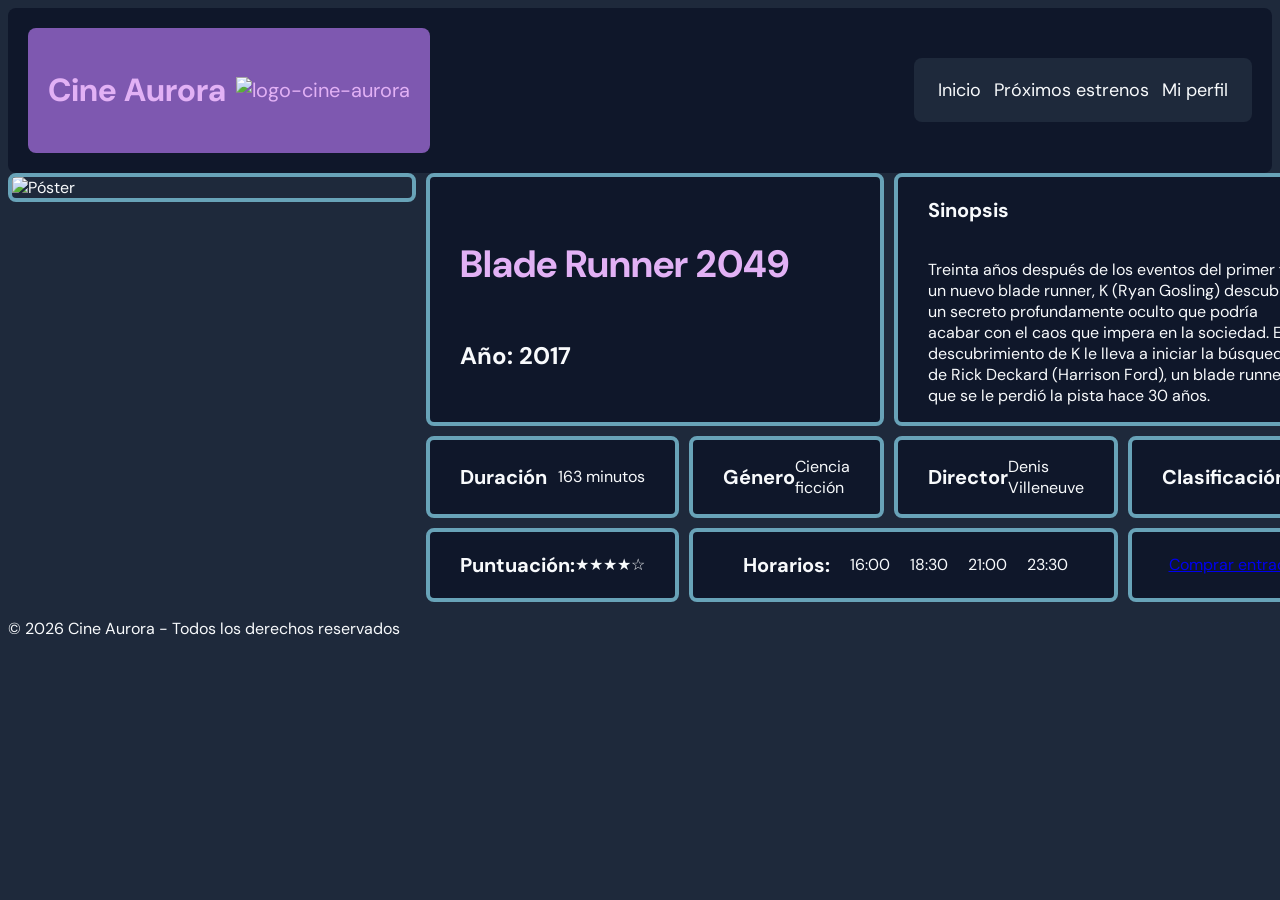
==== pages/detalle.html @ 91987236 "Cambios en las classes de div, div innecesario eliminado y se reemplazó el placeholder por la pelícu" ====
<!doctype html>
<html lang="es">
  <head>
    <meta charset="UTF-8" />
    <meta name="viewport" content="width=device-width, initial-scale=1.0" />
    <title>Cine Aurora 📽️</title>
    <meta name="description" content="Cine Aurora - Detalle de la película." />
    <link rel="icon" href="../assets/favicon/logo-cine.png" />
    <link rel="stylesheet" href="../css/style.css" />
    <link rel="stylesheet" href="../css/detalles.css" />
  </head>
  <body>
    <header>
      <div class="Logo">
        <h1>Cine Aurora</h1>
        <img src="../assets/favicon/logo-cine.png" alt="logo-cine-aurora" />
      </div>
      <div class="Menu">
        <nav>
          <a href="../index.html">Inicio</a>
          <a href="../pages/estrenos.html">Próximos estrenos</a>
          <a href="../pages/login.html">Mi perfil</a>
        </nav>
      </div>
    </header>

    <main>
      <section>
        <div class="contenedor">
          <div class="poster" style="grid-area: caja1">
            <img src="../assets/img/poster-BladeRunner.jpg" alt="Póster" />
          </div>
            <div class="tituloPelicula" style="grid-area: caja2">
              <h1>Blade Runner 2049</h1>
              <h2>Año: 2017</h2>
            </div>
            <div
              class="sinopsisPelicula"
              style="grid-area: caja3"
            >
              <h3>Sinopsis</h3>
              <p>
                Treinta años después de los eventos del primer film, un nuevo blade runner, K (Ryan Gosling) descubre un secreto profundamente oculto que podría acabar con el caos que impera en la sociedad. El descubrimiento de K le lleva a iniciar la búsqueda de Rick Deckard (Harrison Ford), un blade runner al que se le perdió la pista hace 30 años.
              </p>
            </div>
            <div
              class="duracionPelicula"
              style="grid-area: caja4"
            >
              <h3>Duración</h3>
              <p>163 minutos</p>
            </div>

            <div class="generoPelicula" style="grid-area: caja5">
              <h3>Género</h3>
              <p>Ciencia ficción</p>
            </div>

            <div
              class="directorPelicula"
              style="grid-area: caja6"
            >
              <h3>Director</h3>
              <p>Denis Villeneuve</p>
            </div>

            <div
              class="clasificacionPelicula"
              style="grid-area: caja7"
            >
              <h3>Clasificación</h3>
              <p>+13</p>
            </div>
            <div
              class="horariosPelicula"
              style="grid-area: caja8"
            >
              <h3>Horarios:</h3>
              <p>16:00</p>
              <p>18:30</p>
              <p>21:00</p>
              <p>23:30</p>
            </div>
            <div
              class="puntuacionPelicula"
              style="grid-area: caja9"
            >
              <h3>Puntuación:</h3>
              <p>★★★★☆</p>
            </div>
            <div class="comprarEntradas" style="grid-area: caja10;">
            <a
              href="#"
              onclick="
                alert(
                  'Lo sentimos, en este momento no funciona nuestro sistema',
                )
              "
              >Comprar entradas</a
            >
        </div>
      </section>
    </main>

    <footer>
      <p>&copy; 2026 Cine Aurora - Todos los derechos reservados</p>
    </footer>
  </body>
</html>
---- css/style.css ----
@import url(./components/poster.css); /* solo tiene modificado las dimensiones de las img */
@import url("https://fonts.googleapis.com/css2?family=DM+Sans:ital,opsz,wght@0,9..40,100..1000;1,9..40,100..1000&display=swap");

/* Paletas de colores que pueden usar: */

/* Paleta 1: */
/*:root {
  --color-fondo: #0f172a;
  --color-superficie: #1e293b;
  --color-primario: #e11d48;
  --color-secundario: #f59e0b;
  --color-texto: #f8fafc;
  --color-texto-suave: #94a3b8;
}*/

/* Paleta 2: */
/*:root {
  --color-fondo: #fff8e7;
  --color-superficie: #ffe8a3;
  --color-primario: #e63946;
  --color-secundario: #ffb703;
  --color-texto: #1d3557;
  --color-texto-suave: #457b9d;
}*/

/* Paleta 3: */
/*:root {
  --color-fondo: #141414;
  --color-superficie: #1f1f1f;
  --color-primario: #e50914;
  --color-secundario: #00b4d8;
  --color-texto: #ffffff;
  --color-texto-suave: #b3b3b3;
}*/

/* Paleta personalizada: */
/*:root {
  --color-fondo: #0f172a;
  --color-superficie: #1e293b;
  --color-primario: #7e58b0;
  -- color-secundario: #68a3b8;
  -- color-texto: #f8fafc;
  -- color-texto-suave: #e2b1f5
*/
body {
  background-color: #1e293b;
  color: #f8fafc;
  font-family: "DM Sans", sans-serif;
}

h1 {
  font-size: 38px;
  color: #e2b1f5;
  font-weight: bold;
}

h2 {
  font-size: 24px;
  color: #f8fafc;
  font-weight: bold;
}

h3 {
  font-size: 20px;
  color: #f8fafc;
  font-weight: bold;
}

header {
  width: auto;
  background-color: #0f172a;
  padding: 20px;
  display: flex;
  justify-content: space-between;
  align-items: center;
  margin: auto;
  border-radius: 8px;
}

header .Logo {
  font-size: 20px;
  color: #e2b1f5;
  background-color: #7e58b0;
  border-radius: 8px;
  padding: 20px;
  display: flex;
  align-items: center;
  gap: 10px;
}

header .Logo h1 {
  font-size: 32px;
}

header .Menu {
  background-color: #1e293b;
  font-size: 18px;
  padding: 20px;
  gap: 30px;
  border-radius: 8px;
}

header .Menu a {
  color: #f8fafc;
  text-decoration: none;
  padding: 4px;
}
---- css/detalles.css ----
.contenedor {
  display: grid;
  grid-template-columns: 1fr 1fr 1fr 1fr 1fr;
  grid-template-areas:
    "caja1 caja2 caja2 caja3 caja3"
    "caja1 caja4 caja5 caja6 caja7"
    "caja1 caja9 caja8 caja8 caja10";

  gap: 10px;
}

.poster img {
  display: flex;
  width: 400px;
  height: auto;
  border: 4px solid #68a3b8;
  border-radius: 8px;
  align-items: center;
}

.tituloPelicula {
  display: flex;
  justify-content: center;
  flex-direction: column;
  align-items: left;
  padding-left: 30px;
  padding-right: 30px;
  border: 4px solid #68a3b8;
  border-radius: 8px;
  background-color: #0f172a;
}

.sinopsisPelicula {
  display: flex;
  justify-content: center;
  flex-direction: column;
  align-items: left;
  padding-left: 30px;
  padding-right: 30px;
  border: 4px solid #68a3b8;
  border-radius: 8px;
  background-color: #0f172a;
}

.duracionPelicula {
  display: flex;
  justify-content: space-between;
  padding-left: 30px;
  padding-right: 30px;
  align-items: center;
  border: 4px solid #68a3b8;
  border-radius: 8px;
  background-color: #0f172a;
}

.generoPelicula {
  display: flex;
  justify-content: space-between;
  align-items: center;
  padding-left: 30px;
  padding-right: 30px;
  border: 4px solid #68a3b8;
  border-radius: 8px;
  background-color: #0f172a;
}

.directorPelicula {
  display: flex;
  justify-content: space-between;
  align-items: center;
  padding-left: 30px;
  padding-right: 30px;
  border: 4px solid #68a3b8;
  border-radius: 8px;
  background-color: #0f172a;
}

.clasificacionPelicula {
  display: flex;
  justify-content: space-between;
  align-items: center;
  padding-left: 30px;
  padding-right: 30px;
  border: 4px solid #68a3b8;
  border-radius: 8px;
  background-color: #0f172a;
}

.horariosPelicula {
  display: flex;
  align-items: center;
  gap: 20px;
  padding-left: 50px;
  border: 4px solid #68a3b8;
  border-radius: 8px;
  background-color: #0f172a;
}

.puntuacionPelicula {
  display: flex;
  justify-content: space-between;
  align-items: center;
  padding-left: 30px;
  padding-right: 30px;
  border: 4px solid #68a3b8;
  border-radius: 8px;
  background-color: #0f172a;
}

.comprarEntradas {
  display: flex;
  justify-content: center;
  align-items: center;
  padding-left: 30px;
  padding-right: 30px;
  border: 4px solid #68a3b8;
  border-radius: 8px;
  background-color: #0f172a;
}
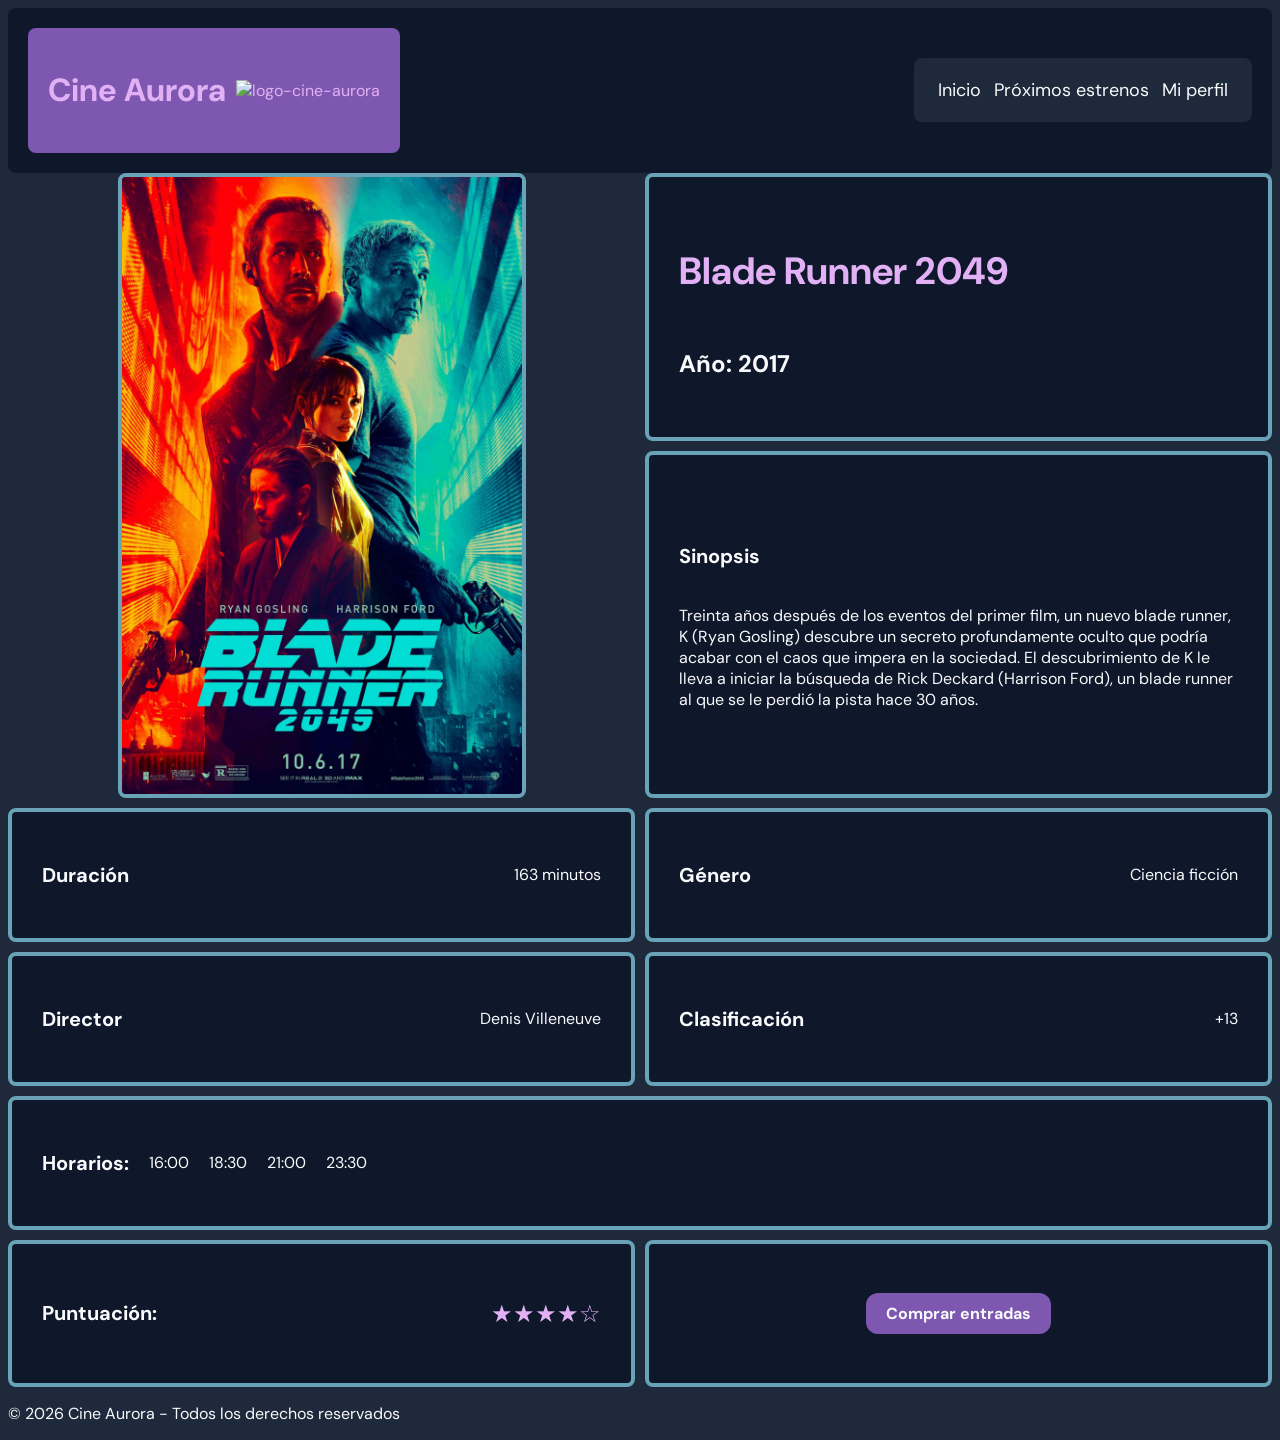
==== commit 576da22f: "Añadido link a button.css y clase boton puesta al link de comprar boletos" ====
--- a/pages/detalle.html
+++ b/pages/detalle.html
@@ -8,6 +8,7 @@
     <link rel="icon" href="../assets/favicon/logo-cine.png" />
     <link rel="stylesheet" href="../css/style.css" />
     <link rel="stylesheet" href="../css/detalles.css" />
+    <link rel="stylesheet" href="../css/components/button.css" />
   </head>
   <body>
     <header>
@@ -96,7 +97,7 @@
                   'Lo sentimos, en este momento no funciona nuestro sistema',
                 )
               "
-              >Comprar entradas</a
+              class="boton">Comprar entradas</a
             >
         </div>
       </section>
--- a/css/style.css
+++ b/css/style.css
@@ -73,12 +73,10 @@
   display: flex;
   justify-content: space-between;
   align-items: center;
-  margin: auto;
   border-radius: 8px;
 }
 
 header .Logo {
-  font-size: 20px;
   color: #e2b1f5;
   background-color: #7e58b0;
   border-radius: 8px;
@@ -105,3 +103,47 @@
   text-decoration: none;
   padding: 4px;
 }
+
+@media (min-width: 375px) and (max-width: 723px) {
+  header {
+    display: flex;
+    flex-direction: column;
+    align-items: center;
+    width: auto;
+    background-color: #0f172a;
+    padding: 20px;
+    margin-bottom: 10px;
+    gap: 20px;
+    border-radius: 8px;
+  }
+
+  header .Logo {
+    display: flex;
+    color: #e2b1f5;
+    background-color: #7e58b0;
+    border-radius: 8px;
+    padding: 20px;
+    display: flex;
+    align-items: center;
+    gap: 10px;
+  }
+
+  header .Logo h1 {
+    font-size: 20px;
+  }
+
+  header .Menu {
+    display: flex;
+    background-color: #1e293b;
+    font-size: 14px;
+    text-align: center;
+    padding: 20px;
+    gap: 30px;
+    border-radius: 8px;
+  }
+
+  header .Menu a {
+    color: #f8fafc;
+    text-decoration: none;
+  }
+}
--- a/css/detalles.css
+++ b/css/detalles.css
@@ -35,8 +35,7 @@
   justify-content: center;
   flex-direction: column;
   align-items: left;
-  padding-left: 30px;
-  padding-right: 30px;
+  padding: 30px;
   border: 4px solid #68a3b8;
   border-radius: 8px;
   background-color: #0f172a;
@@ -45,52 +44,68 @@
 .duracionPelicula {
   display: flex;
   justify-content: space-between;
-  padding-left: 30px;
-  padding-right: 30px;
-  align-items: center;
-  border: 4px solid #68a3b8;
-  border-radius: 8px;
-  background-color: #0f172a;
+  padding: 30px;
+  gap: 20px;
+  align-items: center;
+  border: 4px solid #68a3b8;
+  border-radius: 8px;
+  background-color: #0f172a;
+}
+
+.duracionPelicula p {
+  text-align: right;
 }
 
 .generoPelicula {
   display: flex;
   justify-content: space-between;
   align-items: center;
-  padding-left: 30px;
-  padding-right: 30px;
-  border: 4px solid #68a3b8;
-  border-radius: 8px;
-  background-color: #0f172a;
+  padding: 30px;
+  gap: 20px;
+  border: 4px solid #68a3b8;
+  border-radius: 8px;
+  background-color: #0f172a;
+}
+
+.generoPelicula p {
+  text-align: right;
 }
 
 .directorPelicula {
   display: flex;
   justify-content: space-between;
   align-items: center;
-  padding-left: 30px;
-  padding-right: 30px;
-  border: 4px solid #68a3b8;
-  border-radius: 8px;
-  background-color: #0f172a;
+  padding: 30px;
+  gap: 20px;
+  border: 4px solid #68a3b8;
+  border-radius: 8px;
+  background-color: #0f172a;
+}
+
+.directorPelicula p {
+  text-align: right;
 }
 
 .clasificacionPelicula {
   display: flex;
   justify-content: space-between;
   align-items: center;
-  padding-left: 30px;
-  padding-right: 30px;
-  border: 4px solid #68a3b8;
-  border-radius: 8px;
-  background-color: #0f172a;
+  padding: 30px;
+  gap: 20px;
+  border: 4px solid #68a3b8;
+  border-radius: 8px;
+  background-color: #0f172a;
+}
+
+.clasificacionPelicula p {
+  text-align: right;
 }
 
 .horariosPelicula {
   display: flex;
   align-items: center;
   gap: 20px;
-  padding-left: 50px;
+  padding: 30px;
   border: 4px solid #68a3b8;
   border-radius: 8px;
   background-color: #0f172a;
@@ -100,20 +115,331 @@
   display: flex;
   justify-content: space-between;
   align-items: center;
-  padding-left: 30px;
-  padding-right: 30px;
-  border: 4px solid #68a3b8;
-  border-radius: 8px;
-  background-color: #0f172a;
+  padding: 30px;
+  gap: 20px;
+  border: 4px solid #68a3b8;
+  border-radius: 8px;
+  background-color: #0f172a;
+}
+
+.puntuacionPelicula p {
+  color: #e2b1f5;
+  font-size: 24px;
+  text-align: right;
 }
 
 .comprarEntradas {
   display: flex;
   justify-content: center;
   align-items: center;
-  padding-left: 30px;
-  padding-right: 30px;
-  border: 4px solid #68a3b8;
-  border-radius: 8px;
-  background-color: #0f172a;
-}
+  padding: 30px;
+  border: 4px solid #68a3b8;
+  border-radius: 8px;
+  background-color: #0f172a;
+}
+
+@media (max-width: 1464px) {
+  .contenedor {
+    grid-template-columns: 1fr 1fr;
+    grid-template-areas:
+      "caja1 caja2"
+      "caja1 caja3"
+      "caja4 caja5"
+      "caja6 caja7"
+      "caja8 caja8"
+      "caja9 caja10";
+  }
+
+  .poster {
+    display: flex;
+    justify-content: center;
+  }
+}
+
+@media (min-width: 725px) and (max-width: 860px) {
+  .contenedor {
+    grid-template-columns: 1fr 1fr;
+    grid-template-areas:
+      "caja2 caja2"
+      "caja1 caja1"
+      "caja3 caja3"
+      "caja4 caja4"
+      "caja5 caja5"
+      "caja6 caja6"
+      "caja7 caja7"
+      "caja9 caja9"
+      "caja8 caja8"
+      "caja10 caja10";
+  }
+
+  .poster {
+    display: flex;
+    justify-content: center;
+  }
+
+  .poster img {
+    width: 90%;
+    height: auto;
+  }
+
+  .tituloPelicula {
+    display: flex;
+    justify-content: center;
+    flex-direction: column;
+    align-items: left;
+    padding-left: 30px;
+    padding-right: 30px;
+    border: 4px solid #68a3b8;
+    border-radius: 8px;
+    background-color: #0f172a;
+  }
+
+  .sinopsisPelicula {
+    display: flex;
+    justify-content: center;
+    flex-direction: column;
+    align-items: left;
+    border: 4px solid #68a3b8;
+    border-radius: 8px;
+    background-color: #0f172a;
+  }
+
+  .duracionPelicula {
+    display: flex;
+    justify-content: space-between;
+    gap: 20px;
+    align-items: center;
+    border: 4px solid #68a3b8;
+    border-radius: 8px;
+    background-color: #0f172a;
+  }
+
+  .duracionPelicula p {
+    text-align: right;
+  }
+
+  .generoPelicula {
+    display: flex;
+    justify-content: space-between;
+    align-items: center;
+    gap: 20px;
+    border: 4px solid #68a3b8;
+    border-radius: 8px;
+    background-color: #0f172a;
+  }
+
+  .generoPelicula p {
+    text-align: right;
+  }
+
+  .directorPelicula {
+    display: flex;
+    justify-content: space-between;
+    align-items: center;
+    gap: 20px;
+    border: 4px solid #68a3b8;
+    border-radius: 8px;
+    background-color: #0f172a;
+  }
+
+  .directorPelicula p {
+    text-align: right;
+  }
+
+  .clasificacionPelicula {
+    display: flex;
+    justify-content: space-between;
+    align-items: center;
+    gap: 20px;
+    border: 4px solid #68a3b8;
+    border-radius: 8px;
+    background-color: #0f172a;
+  }
+
+  .clasificacionPelicula p {
+    text-align: right;
+  }
+
+  .horariosPelicula {
+    display: flex;
+    flex-direction: column;
+    text-align: center;
+    align-items: center;
+    border: 4px solid #68a3b8;
+    border-radius: 8px;
+    background-color: #0f172a;
+  }
+
+  .horariosPelicula h3,
+  .horariosPelicula p {
+    margin: 0;
+  }
+
+  .puntuacionPelicula {
+    display: flex;
+    justify-content: space-between;
+    align-items: center;
+    padding: 30px;
+    gap: 20px;
+    border: 4px solid #68a3b8;
+    border-radius: 8px;
+    background-color: #0f172a;
+  }
+
+  .puntuacionPelicula p {
+    text-align: right;
+  }
+
+  .comprarEntradas {
+    display: flex;
+    justify-content: center;
+    align-items: center;
+    border: 4px solid #68a3b8;
+    border-radius: 8px;
+    background-color: #0f172a;
+  }
+}
+
+@media (min-width: 375px) and (max-width: 724px) {
+  .contenedor {
+    grid-template-columns: 1fr 1fr;
+    grid-template-areas:
+      "caja2 caja2"
+      "caja1 caja1"
+      "caja3 caja3"
+      "caja4 caja4"
+      "caja5 caja5"
+      "caja6 caja6"
+      "caja7 caja7"
+      "caja9 caja9"
+      "caja8 caja8"
+      "caja10 caja10";
+  }
+
+  .poster {
+    display: flex;
+    justify-content: center;
+  }
+
+  .poster img {
+    width: 90%;
+    height: auto;
+  }
+
+  .tituloPelicula {
+    display: flex;
+    justify-content: center;
+    flex-direction: column;
+    align-items: left;
+    padding-left: 30px;
+    padding-right: 30px;
+    border: 4px solid #68a3b8;
+    border-radius: 8px;
+    background-color: #0f172a;
+  }
+
+  .sinopsisPelicula {
+    display: flex;
+    justify-content: center;
+    flex-direction: column;
+    align-items: left;
+    border: 4px solid #68a3b8;
+    border-radius: 8px;
+    background-color: #0f172a;
+  }
+
+  .duracionPelicula {
+    display: flex;
+    justify-content: space-between;
+    gap: 20px;
+    align-items: center;
+    border: 4px solid #68a3b8;
+    border-radius: 8px;
+    background-color: #0f172a;
+  }
+
+  .duracionPelicula p {
+    text-align: right;
+  }
+
+  .generoPelicula {
+    display: flex;
+    justify-content: space-between;
+    align-items: center;
+    gap: 20px;
+    border: 4px solid #68a3b8;
+    border-radius: 8px;
+    background-color: #0f172a;
+  }
+
+  .generoPelicula p {
+    text-align: right;
+  }
+
+  .directorPelicula {
+    display: flex;
+    justify-content: space-between;
+    align-items: center;
+    gap: 20px;
+    border: 4px solid #68a3b8;
+    border-radius: 8px;
+    background-color: #0f172a;
+  }
+
+  .directorPelicula p {
+    text-align: right;
+  }
+
+  .clasificacionPelicula {
+    display: flex;
+    justify-content: space-between;
+    align-items: center;
+    gap: 20px;
+    border: 4px solid #68a3b8;
+    border-radius: 8px;
+    background-color: #0f172a;
+  }
+
+  .clasificacionPelicula p {
+    text-align: right;
+  }
+
+  .horariosPelicula {
+    display: flex;
+    flex-direction: column;
+    text-align: center;
+    align-items: center;
+    border: 4px solid #68a3b8;
+    border-radius: 8px;
+    background-color: #0f172a;
+  }
+
+  .horariosPelicula h3,
+  .horariosPelicula p {
+    margin: 0;
+  }
+
+  .puntuacionPelicula {
+    display: flex;
+    justify-content: space-between;
+    align-items: center;
+    padding: 30px;
+    gap: 20px;
+    border: 4px solid #68a3b8;
+    border-radius: 8px;
+    background-color: #0f172a;
+  }
+
+  .puntuacionPelicula p {
+    text-align: right;
+  }
+
+  .comprarEntradas {
+    display: flex;
+    justify-content: center;
+    align-items: center;
+    border: 4px solid #68a3b8;
+    border-radius: 8px;
+    background-color: #0f172a;
+  }
+}
--- a/css/components/button.css
+++ b/css/components/button.css
@@ -0,0 +1,26 @@
+.boton {
+  background-color: #7e58b0;
+  color: #f8fafc;
+  font-weight: bold;
+  text-decoration: none;
+  padding: 10px 20px;
+  border-radius: 12px;
+}
+
+.boton:hover {
+  background-color: #68a3b8;
+  color: #f8fafc;
+  font-weight: bold;
+  text-decoration: none;
+  padding: 10px 20px;
+  border-radius: 12px;
+}
+
+.boton:active {
+  background-color: #68a3b8;
+  color: #e2b1f5;
+  font-weight: bold;
+  text-decoration: none;
+  padding: 10px 20px;
+  border-radius: 12px;
+}
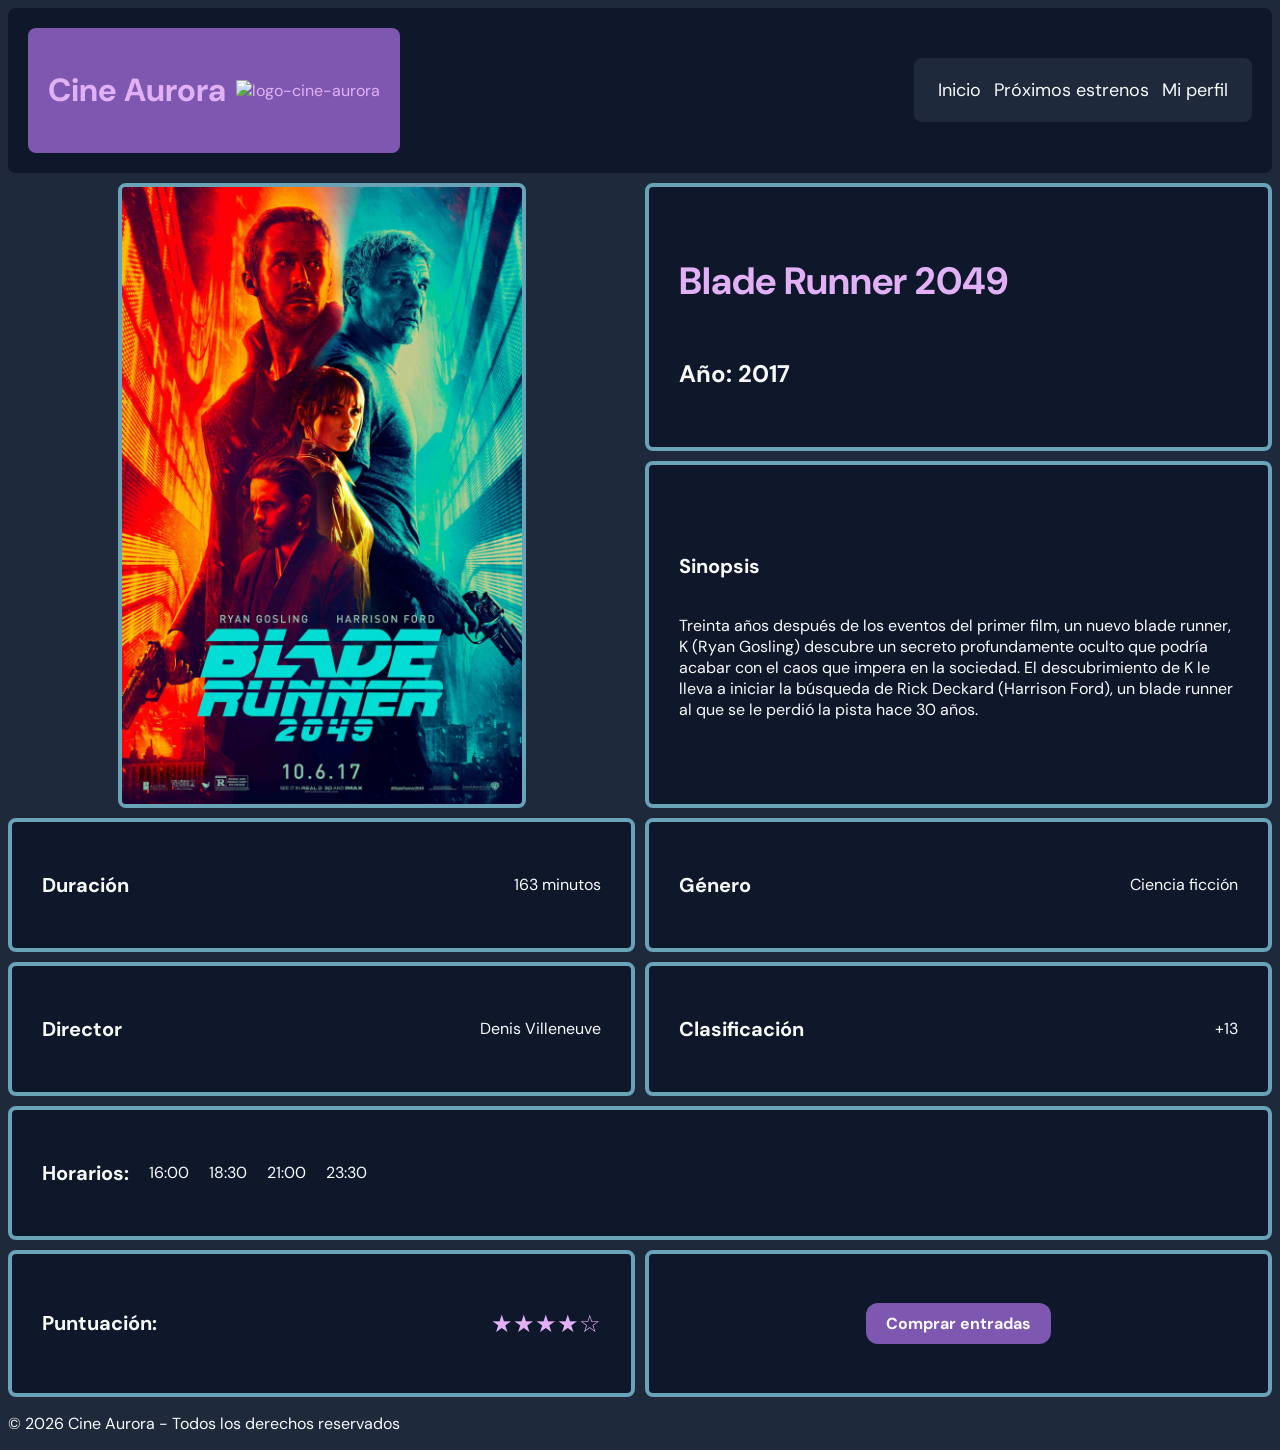
==== commit 776bc6f1: "Linkeados los archivos de la carpeta components" ====
--- a/pages/detalle.html
+++ b/pages/detalle.html
@@ -9,6 +9,12 @@
     <link rel="stylesheet" href="../css/style.css" />
     <link rel="stylesheet" href="../css/detalles.css" />
     <link rel="stylesheet" href="../css/components/button.css" />
+    <link rel="stylesheet" href="../css/components/card-horizontal.css" />
+    <link rel="stylesheet" href="../css/components/card-vertical.css" />
+    <link rel="stylesheet" href="../css/components/footer.css" />
+    <link rel="stylesheet" href="../css/components/grids.css" />
+    <link rel="stylesheet" href="../css/components/nav.css" />
+    <link rel="stylesheet" href="../css/components/poster.css" />
   </head>
   <body>
     <header>
--- a/css/style.css
+++ b/css/style.css
@@ -70,6 +70,7 @@
   width: auto;
   background-color: #0f172a;
   padding: 20px;
+  margin-bottom: 10px;
   display: flex;
   justify-content: space-between;
   align-items: center;
@@ -112,7 +113,6 @@
     width: auto;
     background-color: #0f172a;
     padding: 20px;
-    margin-bottom: 10px;
     gap: 20px;
     border-radius: 8px;
   }
--- a/css/detalles.css
+++ b/css/detalles.css
@@ -18,83 +18,16 @@
   align-items: center;
 }
 
-.tituloPelicula {
-  display: flex;
-  justify-content: center;
-  flex-direction: column;
-  align-items: left;
-  padding-left: 30px;
-  padding-right: 30px;
-  border: 4px solid #68a3b8;
-  border-radius: 8px;
-  background-color: #0f172a;
-}
-
-.sinopsisPelicula {
-  display: flex;
-  justify-content: center;
-  flex-direction: column;
-  align-items: left;
-  padding: 30px;
-  border: 4px solid #68a3b8;
-  border-radius: 8px;
-  background-color: #0f172a;
-}
-
-.duracionPelicula {
-  display: flex;
-  justify-content: space-between;
-  padding: 30px;
-  gap: 20px;
-  align-items: center;
-  border: 4px solid #68a3b8;
-  border-radius: 8px;
-  background-color: #0f172a;
-}
-
 .duracionPelicula p {
   text-align: right;
 }
 
-.generoPelicula {
-  display: flex;
-  justify-content: space-between;
-  align-items: center;
-  padding: 30px;
-  gap: 20px;
-  border: 4px solid #68a3b8;
-  border-radius: 8px;
-  background-color: #0f172a;
-}
-
 .generoPelicula p {
   text-align: right;
 }
 
-.directorPelicula {
-  display: flex;
-  justify-content: space-between;
-  align-items: center;
-  padding: 30px;
-  gap: 20px;
-  border: 4px solid #68a3b8;
-  border-radius: 8px;
-  background-color: #0f172a;
-}
-
 .directorPelicula p {
   text-align: right;
-}
-
-.clasificacionPelicula {
-  display: flex;
-  justify-content: space-between;
-  align-items: center;
-  padding: 30px;
-  gap: 20px;
-  border: 4px solid #68a3b8;
-  border-radius: 8px;
-  background-color: #0f172a;
 }
 
 .clasificacionPelicula p {
@@ -106,17 +39,6 @@
   align-items: center;
   gap: 20px;
   padding: 30px;
-  border: 4px solid #68a3b8;
-  border-radius: 8px;
-  background-color: #0f172a;
-}
-
-.puntuacionPelicula {
-  display: flex;
-  justify-content: space-between;
-  align-items: center;
-  padding: 30px;
-  gap: 20px;
   border: 4px solid #68a3b8;
   border-radius: 8px;
   background-color: #0f172a;
--- a/css/components/card-horizontal.css
+++ b/css/components/card-horizontal.css
@@ -0,0 +1,54 @@
+.duracionPelicula {
+  display: flex;
+  justify-content: space-between;
+  padding: 30px;
+  gap: 20px;
+  align-items: center;
+  border: 4px solid #68a3b8;
+  border-radius: 8px;
+  background-color: #0f172a;
+}
+
+.generoPelicula {
+  display: flex;
+  justify-content: space-between;
+  align-items: center;
+  padding: 30px;
+  gap: 20px;
+  border: 4px solid #68a3b8;
+  border-radius: 8px;
+  background-color: #0f172a;
+}
+
+.directorPelicula {
+  display: flex;
+  justify-content: space-between;
+  align-items: center;
+  padding: 30px;
+  gap: 20px;
+  border: 4px solid #68a3b8;
+  border-radius: 8px;
+  background-color: #0f172a;
+}
+
+.clasificacionPelicula {
+  display: flex;
+  justify-content: space-between;
+  align-items: center;
+  padding: 30px;
+  gap: 20px;
+  border: 4px solid #68a3b8;
+  border-radius: 8px;
+  background-color: #0f172a;
+}
+
+.puntuacionPelicula {
+  display: flex;
+  justify-content: space-between;
+  align-items: center;
+  padding: 30px;
+  gap: 20px;
+  border: 4px solid #68a3b8;
+  border-radius: 8px;
+  background-color: #0f172a;
+}
--- a/css/components/card-vertical.css
+++ b/css/components/card-vertical.css
@@ -0,0 +1,22 @@
+.tituloPelicula {
+  display: flex;
+  justify-content: center;
+  flex-direction: column;
+  align-items: left;
+  padding-left: 30px;
+  padding-right: 30px;
+  border: 4px solid #68a3b8;
+  border-radius: 8px;
+  background-color: #0f172a;
+}
+
+.sinopsisPelicula {
+  display: flex;
+  justify-content: center;
+  flex-direction: column;
+  align-items: left;
+  padding: 30px;
+  border: 4px solid #68a3b8;
+  border-radius: 8px;
+  background-color: #0f172a;
+}
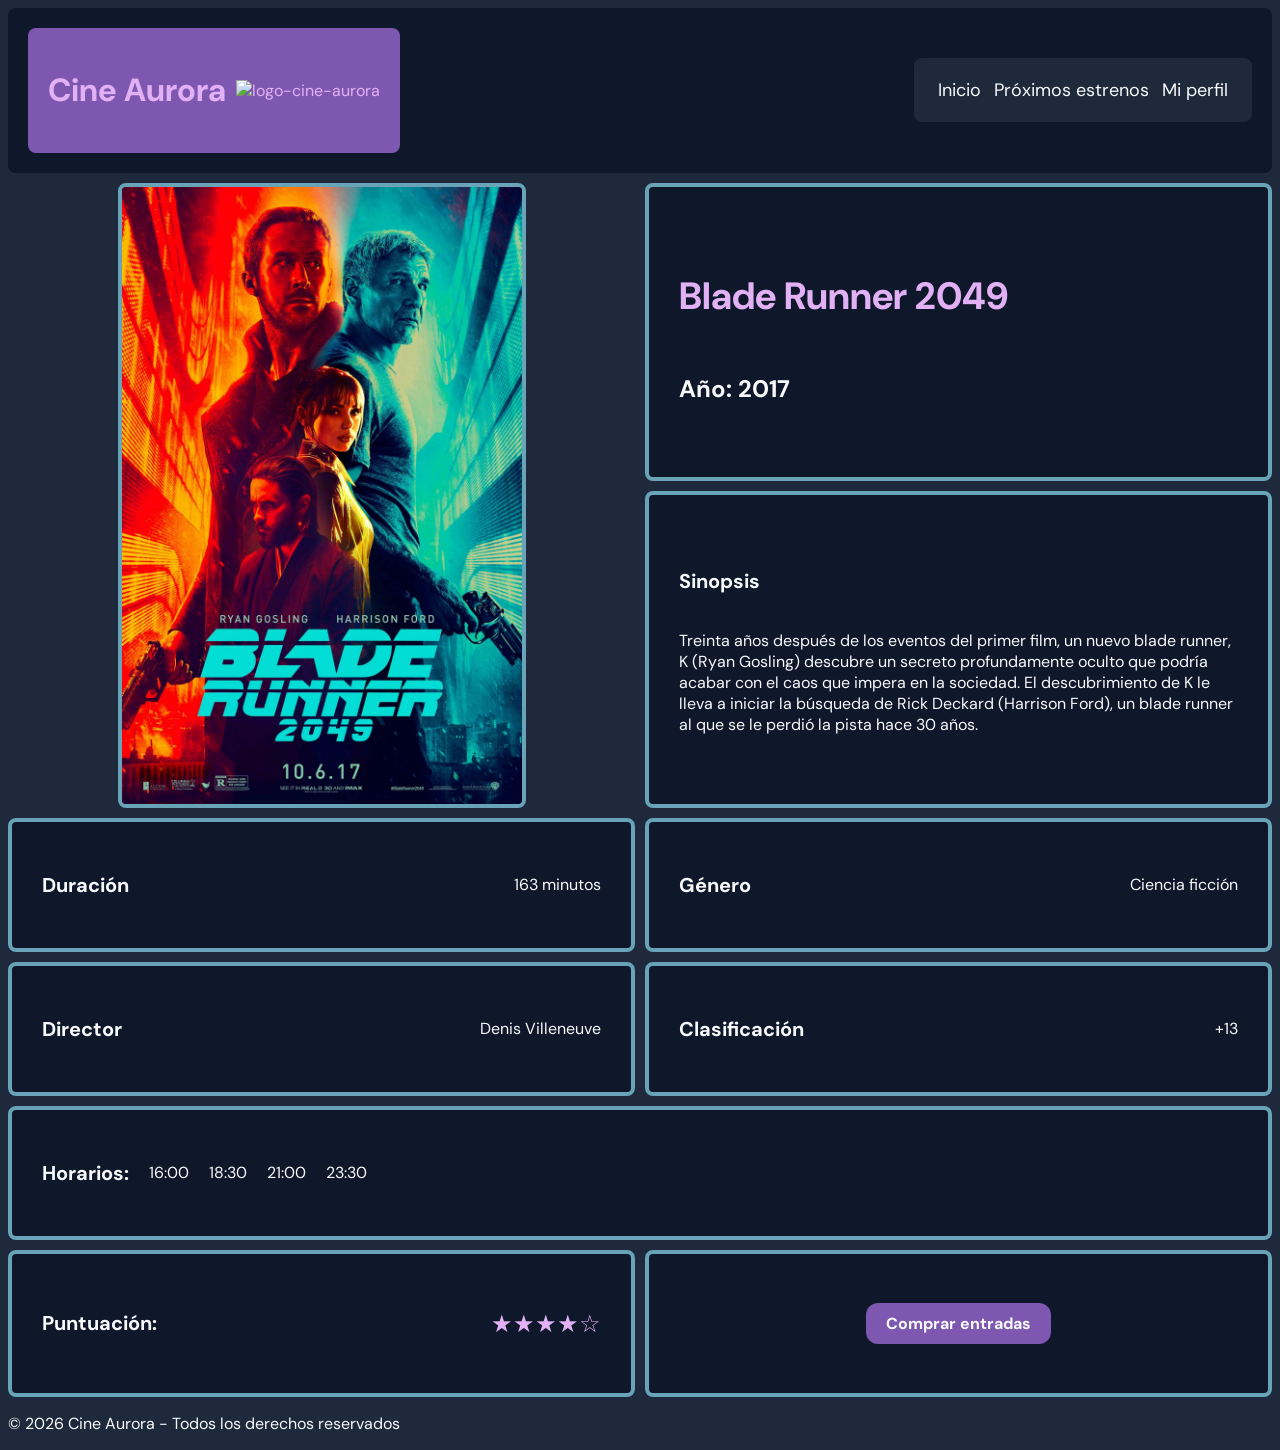
==== commit 77fb439b: "Clases de cards añadidas a sus respectivos elementos" ====
--- a/pages/detalle.html
+++ b/pages/detalle.html
@@ -37,12 +37,12 @@
           <div class="poster" style="grid-area: caja1">
             <img src="../assets/img/poster-BladeRunner.jpg" alt="Póster" />
           </div>
-            <div class="tituloPelicula" style="grid-area: caja2">
+            <div class="tituloPelicula card-vertical" style="grid-area: caja2">
               <h1>Blade Runner 2049</h1>
               <h2>Año: 2017</h2>
             </div>
             <div
-              class="sinopsisPelicula"
+              class="sinopsisPelicula card-vertical"
               style="grid-area: caja3"
             >
               <h3>Sinopsis</h3>
@@ -51,20 +51,20 @@
               </p>
             </div>
             <div
-              class="duracionPelicula"
+              class="duracionPelicula card-horizontal"
               style="grid-area: caja4"
             >
               <h3>Duración</h3>
               <p>163 minutos</p>
             </div>
 
-            <div class="generoPelicula" style="grid-area: caja5">
+            <div class="generoPelicula card-horizontal" style="grid-area: caja5">
               <h3>Género</h3>
               <p>Ciencia ficción</p>
             </div>
 
             <div
-              class="directorPelicula"
+              class="directorPelicula card-horizontal"
               style="grid-area: caja6"
             >
               <h3>Director</h3>
@@ -72,7 +72,7 @@
             </div>
 
             <div
-              class="clasificacionPelicula"
+              class="clasificacionPelicula card-horizontal"
               style="grid-area: caja7"
             >
               <h3>Clasificación</h3>
@@ -89,7 +89,7 @@
               <p>23:30</p>
             </div>
             <div
-              class="puntuacionPelicula"
+              class="puntuacionPelicula card-horizontal"
               style="grid-area: caja9"
             >
               <h3>Puntuación:</h3>
--- a/css/components/card-horizontal.css
+++ b/css/components/card-horizontal.css
@@ -1,4 +1,4 @@
-.duracionPelicula {
+.card-horizontal {
   display: flex;
   justify-content: space-between;
   padding: 30px;
@@ -8,47 +8,3 @@
   border-radius: 8px;
   background-color: #0f172a;
 }
-
-.generoPelicula {
-  display: flex;
-  justify-content: space-between;
-  align-items: center;
-  padding: 30px;
-  gap: 20px;
-  border: 4px solid #68a3b8;
-  border-radius: 8px;
-  background-color: #0f172a;
-}
-
-.directorPelicula {
-  display: flex;
-  justify-content: space-between;
-  align-items: center;
-  padding: 30px;
-  gap: 20px;
-  border: 4px solid #68a3b8;
-  border-radius: 8px;
-  background-color: #0f172a;
-}
-
-.clasificacionPelicula {
-  display: flex;
-  justify-content: space-between;
-  align-items: center;
-  padding: 30px;
-  gap: 20px;
-  border: 4px solid #68a3b8;
-  border-radius: 8px;
-  background-color: #0f172a;
-}
-
-.puntuacionPelicula {
-  display: flex;
-  justify-content: space-between;
-  align-items: center;
-  padding: 30px;
-  gap: 20px;
-  border: 4px solid #68a3b8;
-  border-radius: 8px;
-  background-color: #0f172a;
-}
--- a/css/components/card-vertical.css
+++ b/css/components/card-vertical.css
@@ -1,16 +1,4 @@
-.tituloPelicula {
-  display: flex;
-  justify-content: center;
-  flex-direction: column;
-  align-items: left;
-  padding-left: 30px;
-  padding-right: 30px;
-  border: 4px solid #68a3b8;
-  border-radius: 8px;
-  background-color: #0f172a;
-}
-
-.sinopsisPelicula {
+.card-vertical {
   display: flex;
   justify-content: center;
   flex-direction: column;
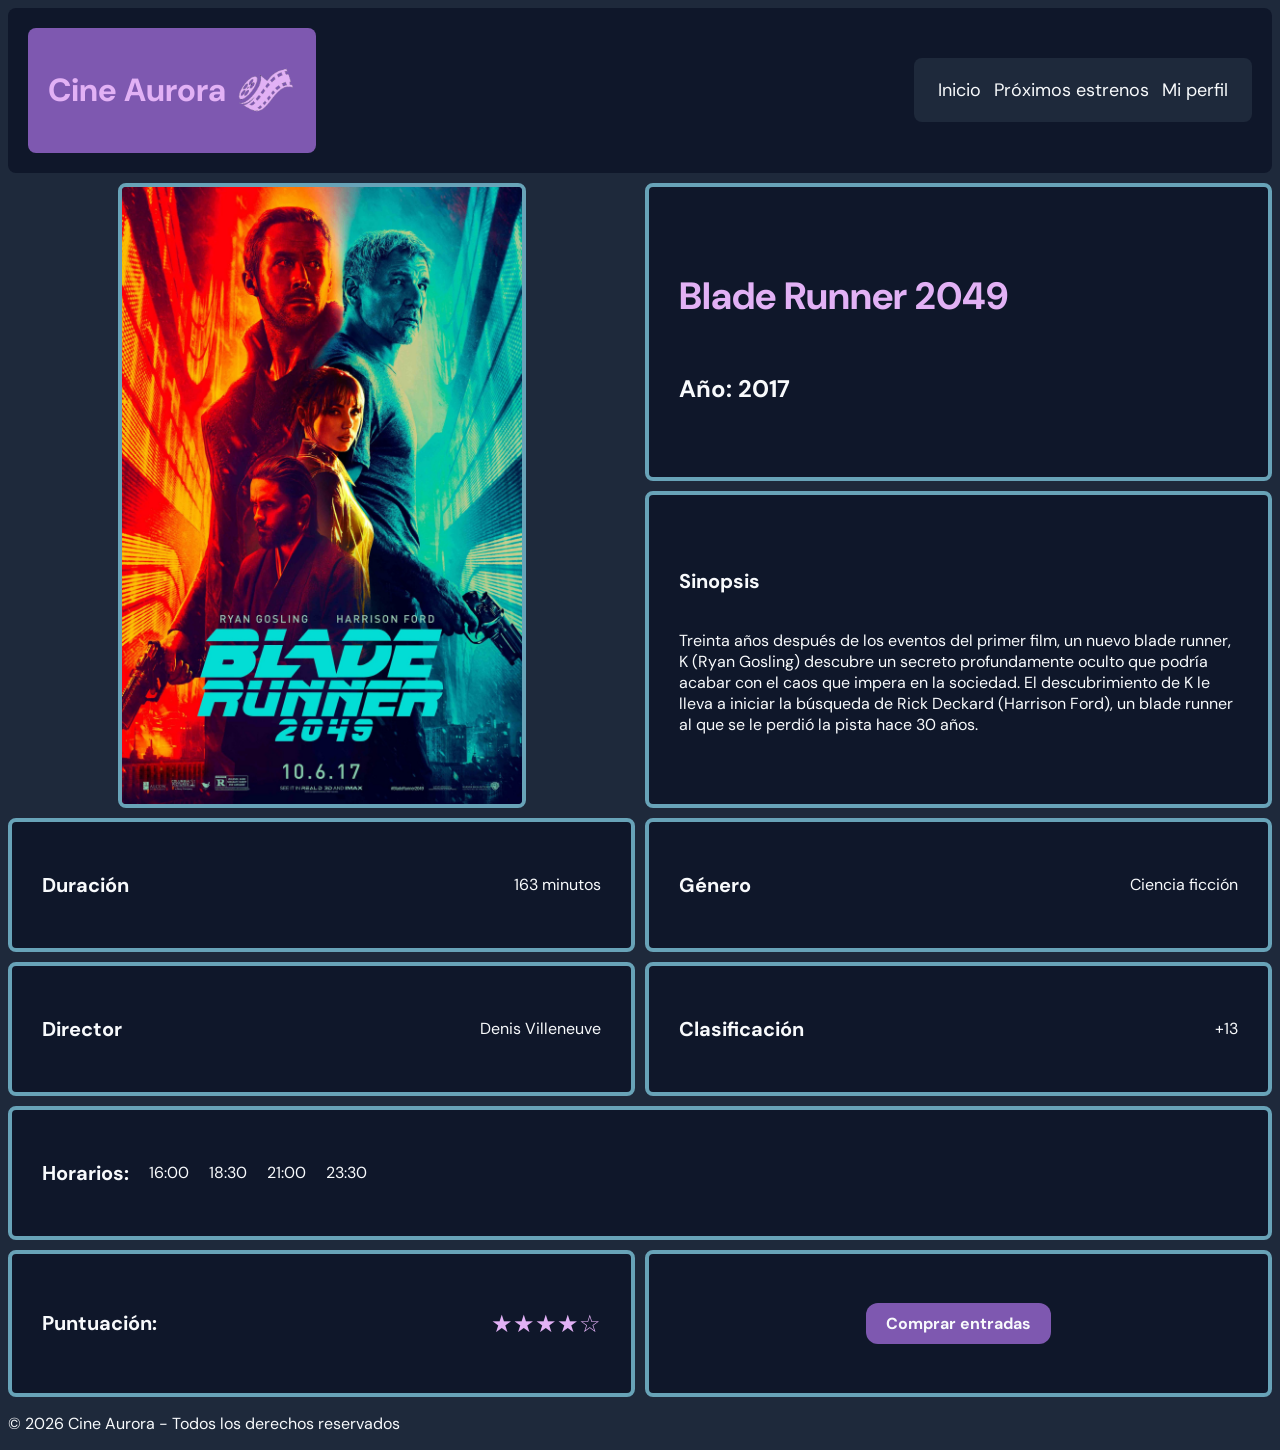
==== commit 72c9452c: "Linkeado header.css" ====
--- a/pages/detalle.html
+++ b/pages/detalle.html
@@ -11,6 +11,7 @@
     <link rel="stylesheet" href="../css/components/button.css" />
     <link rel="stylesheet" href="../css/components/card-horizontal.css" />
     <link rel="stylesheet" href="../css/components/card-vertical.css" />
+    <link rel="stylesheet" href="../css/components/header.css" />
     <link rel="stylesheet" href="../css/components/footer.css" />
     <link rel="stylesheet" href="../css/components/grids.css" />
     <link rel="stylesheet" href="../css/components/nav.css" />
--- a/css/style.css
+++ b/css/style.css
@@ -91,6 +91,11 @@
   font-size: 32px;
 }
 
+header .Logo img {
+  width: 60px;
+  height: 60px;
+}
+
 header .Menu {
   background-color: #1e293b;
   font-size: 18px;
--- a/css/detalles.css
+++ b/css/detalles.css
@@ -7,15 +7,6 @@
     "caja1 caja9 caja8 caja8 caja10";
 
   gap: 10px;
-}
-
-.poster img {
-  display: flex;
-  width: 400px;
-  height: auto;
-  border: 4px solid #68a3b8;
-  border-radius: 8px;
-  align-items: center;
 }
 
 .duracionPelicula p {
@@ -104,124 +95,17 @@
     height: auto;
   }
 
-  .tituloPelicula {
-    display: flex;
-    justify-content: center;
-    flex-direction: column;
-    align-items: left;
-    padding-left: 30px;
-    padding-right: 30px;
-    border: 4px solid #68a3b8;
-    border-radius: 8px;
-    background-color: #0f172a;
-  }
-
-  .sinopsisPelicula {
-    display: flex;
-    justify-content: center;
-    flex-direction: column;
-    align-items: left;
-    border: 4px solid #68a3b8;
-    border-radius: 8px;
-    background-color: #0f172a;
-  }
-
-  .duracionPelicula {
-    display: flex;
-    justify-content: space-between;
-    gap: 20px;
-    align-items: center;
-    border: 4px solid #68a3b8;
-    border-radius: 8px;
-    background-color: #0f172a;
-  }
-
-  .duracionPelicula p {
-    text-align: right;
-  }
-
-  .generoPelicula {
-    display: flex;
-    justify-content: space-between;
-    align-items: center;
-    gap: 20px;
-    border: 4px solid #68a3b8;
-    border-radius: 8px;
-    background-color: #0f172a;
-  }
-
-  .generoPelicula p {
-    text-align: right;
-  }
-
-  .directorPelicula {
-    display: flex;
-    justify-content: space-between;
-    align-items: center;
-    gap: 20px;
-    border: 4px solid #68a3b8;
-    border-radius: 8px;
-    background-color: #0f172a;
-  }
-
-  .directorPelicula p {
-    text-align: right;
-  }
-
-  .clasificacionPelicula {
-    display: flex;
-    justify-content: space-between;
-    align-items: center;
-    gap: 20px;
-    border: 4px solid #68a3b8;
-    border-radius: 8px;
-    background-color: #0f172a;
-  }
-
-  .clasificacionPelicula p {
-    text-align: right;
-  }
-
   .horariosPelicula {
-    display: flex;
     flex-direction: column;
     text-align: center;
     align-items: center;
-    border: 4px solid #68a3b8;
-    border-radius: 8px;
-    background-color: #0f172a;
   }
 
   .horariosPelicula h3,
   .horariosPelicula p {
     margin: 0;
   }
-
-  .puntuacionPelicula {
-    display: flex;
-    justify-content: space-between;
-    align-items: center;
-    padding: 30px;
-    gap: 20px;
-    border: 4px solid #68a3b8;
-    border-radius: 8px;
-    background-color: #0f172a;
-  }
-
-  .puntuacionPelicula p {
-    text-align: right;
-  }
-
-  .comprarEntradas {
-    display: flex;
-    justify-content: center;
-    align-items: center;
-    border: 4px solid #68a3b8;
-    border-radius: 8px;
-    background-color: #0f172a;
-  }
 }
-
 @media (min-width: 375px) and (max-width: 724px) {
   .contenedor {
     grid-template-columns: 1fr 1fr;
@@ -248,120 +132,14 @@
     height: auto;
   }
 
-  .tituloPelicula {
-    display: flex;
-    justify-content: center;
-    flex-direction: column;
-    align-items: left;
-    padding-left: 30px;
-    padding-right: 30px;
-    border: 4px solid #68a3b8;
-    border-radius: 8px;
-    background-color: #0f172a;
-  }
-
-  .sinopsisPelicula {
-    display: flex;
-    justify-content: center;
-    flex-direction: column;
-    align-items: left;
-    border: 4px solid #68a3b8;
-    border-radius: 8px;
-    background-color: #0f172a;
-  }
-
-  .duracionPelicula {
-    display: flex;
-    justify-content: space-between;
-    gap: 20px;
-    align-items: center;
-    border: 4px solid #68a3b8;
-    border-radius: 8px;
-    background-color: #0f172a;
-  }
-
-  .duracionPelicula p {
-    text-align: right;
-  }
-
-  .generoPelicula {
-    display: flex;
-    justify-content: space-between;
-    align-items: center;
-    gap: 20px;
-    border: 4px solid #68a3b8;
-    border-radius: 8px;
-    background-color: #0f172a;
-  }
-
-  .generoPelicula p {
-    text-align: right;
-  }
-
-  .directorPelicula {
-    display: flex;
-    justify-content: space-between;
-    align-items: center;
-    gap: 20px;
-    border: 4px solid #68a3b8;
-    border-radius: 8px;
-    background-color: #0f172a;
-  }
-
-  .directorPelicula p {
-    text-align: right;
-  }
-
-  .clasificacionPelicula {
-    display: flex;
-    justify-content: space-between;
-    align-items: center;
-    gap: 20px;
-    border: 4px solid #68a3b8;
-    border-radius: 8px;
-    background-color: #0f172a;
-  }
-
-  .clasificacionPelicula p {
-    text-align: right;
-  }
-
   .horariosPelicula {
-    display: flex;
     flex-direction: column;
     text-align: center;
     align-items: center;
-    border: 4px solid #68a3b8;
-    border-radius: 8px;
-    background-color: #0f172a;
   }
 
   .horariosPelicula h3,
   .horariosPelicula p {
     margin: 0;
   }
-
-  .puntuacionPelicula {
-    display: flex;
-    justify-content: space-between;
-    align-items: center;
-    padding: 30px;
-    gap: 20px;
-    border: 4px solid #68a3b8;
-    border-radius: 8px;
-    background-color: #0f172a;
-  }
-
-  .puntuacionPelicula p {
-    text-align: right;
-  }
-
-  .comprarEntradas {
-    display: flex;
-    justify-content: center;
-    align-items: center;
-    border: 4px solid #68a3b8;
-    border-radius: 8px;
-    background-color: #0f172a;
-  }
 }
--- a/css/components/poster.css
+++ b/css/components/poster.css
@@ -0,0 +1,8 @@
+.poster img {
+  display: flex;
+  width: 400px;
+  height: auto;
+  border: 4px solid #68a3b8;
+  border-radius: 8px;
+  align-items: center;
+}
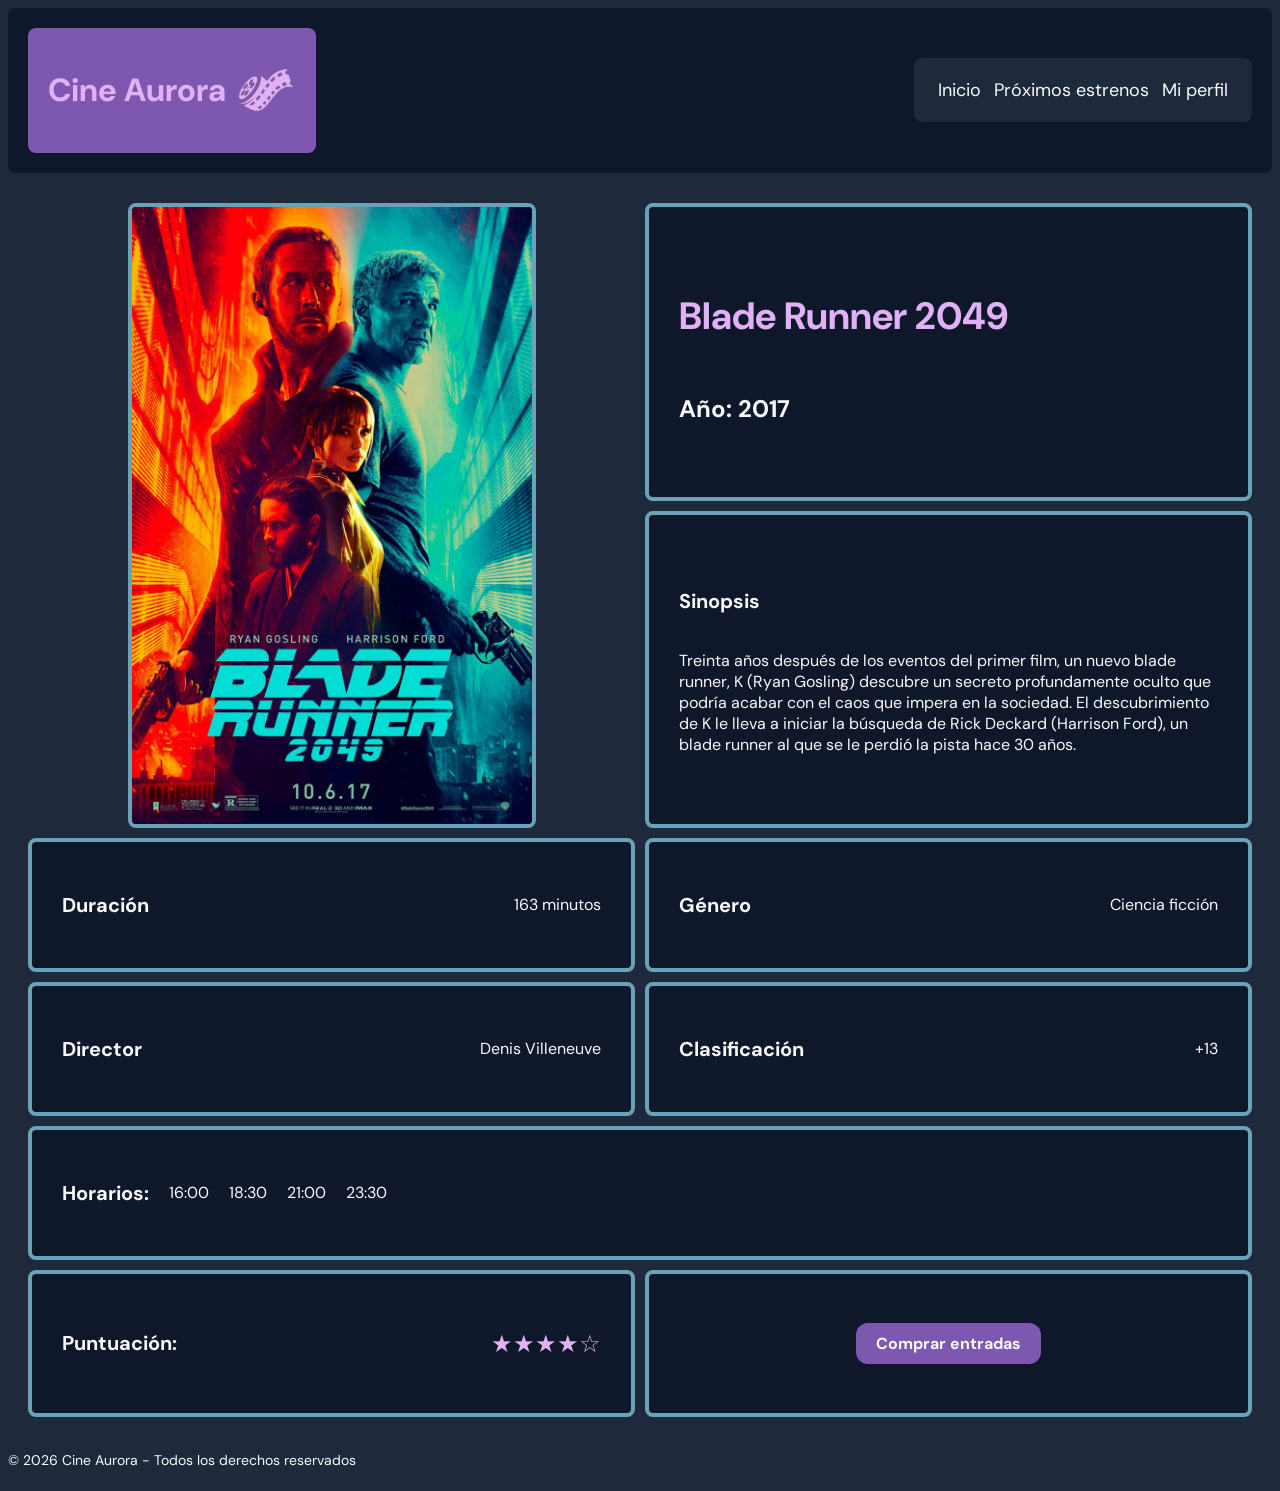
==== commit 6d2f2ba8: "Código modificado para cumplir con los requisitos técnicos" ====
--- a/pages/detalle.html
+++ b/pages/detalle.html
@@ -38,12 +38,12 @@
           <div class="poster" style="grid-area: caja1">
             <img src="../assets/img/poster-BladeRunner.jpg" alt="Póster" />
           </div>
-            <div class="tituloPelicula card-vertical" style="grid-area: caja2">
+            <div class="titulo-pelicula card-vertical" style="grid-area: caja2">
               <h1>Blade Runner 2049</h1>
               <h2>Año: 2017</h2>
             </div>
             <div
-              class="sinopsisPelicula card-vertical"
+              class="sinopsis-pelicula card-vertical"
               style="grid-area: caja3"
             >
               <h3>Sinopsis</h3>
@@ -52,20 +52,20 @@
               </p>
             </div>
             <div
-              class="duracionPelicula card-horizontal"
+              class="duracion-pelicula card-horizontal"
               style="grid-area: caja4"
             >
               <h3>Duración</h3>
               <p>163 minutos</p>
             </div>
 
-            <div class="generoPelicula card-horizontal" style="grid-area: caja5">
+            <div class="genero-pelicula card-horizontal" style="grid-area: caja5">
               <h3>Género</h3>
               <p>Ciencia ficción</p>
             </div>
 
             <div
-              class="directorPelicula card-horizontal"
+              class="director-pelicula card-horizontal"
               style="grid-area: caja6"
             >
               <h3>Director</h3>
@@ -73,14 +73,14 @@
             </div>
 
             <div
-              class="clasificacionPelicula card-horizontal"
+              class="clasificacion-pelicula card-horizontal"
               style="grid-area: caja7"
             >
               <h3>Clasificación</h3>
               <p>+13</p>
             </div>
             <div
-              class="horariosPelicula"
+              class="horarios-pelicula"
               style="grid-area: caja8"
             >
               <h3>Horarios:</h3>
@@ -90,13 +90,13 @@
               <p>23:30</p>
             </div>
             <div
-              class="puntuacionPelicula card-horizontal"
+              class="puntuacion-pelicula card-horizontal"
               style="grid-area: caja9"
             >
               <h3>Puntuación:</h3>
               <p>★★★★☆</p>
             </div>
-            <div class="comprarEntradas" style="grid-area: caja10;">
+            <div class="comprar-entradas" style="grid-area: caja10;">
             <a
               href="#"
               onclick="
--- a/css/style.css
+++ b/css/style.css
@@ -1,154 +1,43 @@
 @import url(./components/poster.css); /* solo tiene modificado las dimensiones de las img */
 @import url("https://fonts.googleapis.com/css2?family=DM+Sans:ital,opsz,wght@0,9..40,100..1000;1,9..40,100..1000&display=swap");
 
-/* Paletas de colores que pueden usar: */
-
-/* Paleta 1: */
-/*:root {
-  --color-fondo: #0f172a;
-  --color-superficie: #1e293b;
-  --color-primario: #e11d48;
-  --color-secundario: #f59e0b;
-  --color-texto: #f8fafc;
-  --color-texto-suave: #94a3b8;
-}*/
-
-/* Paleta 2: */
-/*:root {
-  --color-fondo: #fff8e7;
-  --color-superficie: #ffe8a3;
-  --color-primario: #e63946;
-  --color-secundario: #ffb703;
-  --color-texto: #1d3557;
-  --color-texto-suave: #457b9d;
-}*/
-
-/* Paleta 3: */
-/*:root {
-  --color-fondo: #141414;
-  --color-superficie: #1f1f1f;
-  --color-primario: #e50914;
-  --color-secundario: #00b4d8;
-  --color-texto: #ffffff;
-  --color-texto-suave: #b3b3b3;
-}*/
-
-/* Paleta personalizada: */
-/*:root {
+:root {
   --color-fondo: #0f172a;
   --color-superficie: #1e293b;
   --color-primario: #7e58b0;
-  -- color-secundario: #68a3b8;
-  -- color-texto: #f8fafc;
-  -- color-texto-suave: #e2b1f5
-*/
+  --color-secundario: #68a3b8;
+  --color-texto: #f8fafc;
+  --color-texto-suave: #e2b1f5;
+}
+
 body {
-  background-color: #1e293b;
-  color: #f8fafc;
+  background-color: var(--color-superficie);
+  color: var(--color-texto);
   font-family: "DM Sans", sans-serif;
+  min-height: 100vh;
+  display: flex;
+  flex-direction: column;
+}
+
+main {
+  flex: 1;
+  padding: 20px;
 }
 
 h1 {
   font-size: 38px;
-  color: #e2b1f5;
+  color: var(--color-texto-suave);
   font-weight: bold;
 }
 
 h2 {
   font-size: 24px;
-  color: #f8fafc;
+  color: var(--color-texto);
   font-weight: bold;
 }
 
 h3 {
   font-size: 20px;
-  color: #f8fafc;
+  color: var(--color-texto);
   font-weight: bold;
 }
-
-header {
-  width: auto;
-  background-color: #0f172a;
-  padding: 20px;
-  margin-bottom: 10px;
-  display: flex;
-  justify-content: space-between;
-  align-items: center;
-  border-radius: 8px;
-}
-
-header .Logo {
-  color: #e2b1f5;
-  background-color: #7e58b0;
-  border-radius: 8px;
-  padding: 20px;
-  display: flex;
-  align-items: center;
-  gap: 10px;
-}
-
-header .Logo h1 {
-  font-size: 32px;
-}
-
-header .Logo img {
-  width: 60px;
-  height: 60px;
-}
-
-header .Menu {
-  background-color: #1e293b;
-  font-size: 18px;
-  padding: 20px;
-  gap: 30px;
-  border-radius: 8px;
-}
-
-header .Menu a {
-  color: #f8fafc;
-  text-decoration: none;
-  padding: 4px;
-}
-
-@media (min-width: 375px) and (max-width: 723px) {
-  header {
-    display: flex;
-    flex-direction: column;
-    align-items: center;
-    width: auto;
-    background-color: #0f172a;
-    padding: 20px;
-    gap: 20px;
-    border-radius: 8px;
-  }
-
-  header .Logo {
-    display: flex;
-    color: #e2b1f5;
-    background-color: #7e58b0;
-    border-radius: 8px;
-    padding: 20px;
-    display: flex;
-    align-items: center;
-    gap: 10px;
-  }
-
-  header .Logo h1 {
-    font-size: 20px;
-  }
-
-  header .Menu {
-    display: flex;
-    background-color: #1e293b;
-    font-size: 14px;
-    text-align: center;
-    padding: 20px;
-    gap: 30px;
-    border-radius: 8px;
-  }
-
-  header .Menu a {
-    color: #f8fafc;
-    text-decoration: none;
-  }
-}
--- a/css/detalles.css
+++ b/css/detalles.css
@@ -1,68 +1,48 @@
-.contenedor {
-  display: grid;
-  grid-template-columns: 1fr 1fr 1fr 1fr 1fr;
-  grid-template-areas:
-    "caja1 caja2 caja2 caja3 caja3"
-    "caja1 caja4 caja5 caja6 caja7"
-    "caja1 caja9 caja8 caja8 caja10";
+@import url(../style.css);
 
-  gap: 10px;
-}
-
-.duracionPelicula p {
+.duracion-pelicula p {
   text-align: right;
 }
 
-.generoPelicula p {
+.genero-pelicula p {
   text-align: right;
 }
 
-.directorPelicula p {
+.director-pelicula p {
   text-align: right;
 }
 
-.clasificacionPelicula p {
+.clasificacion-pelicula p {
   text-align: right;
 }
 
-.horariosPelicula {
+.horarios-pelicula {
   display: flex;
   align-items: center;
   gap: 20px;
   padding: 30px;
-  border: 4px solid #68a3b8;
+  border: 4px solid var(--color-secundario);
   border-radius: 8px;
-  background-color: #0f172a;
+  background-color: var(--color-fondo);
 }
 
-.puntuacionPelicula p {
-  color: #e2b1f5;
+.puntuacion-pelicula p {
+  color: var(--color-texto-suave);
   font-size: 24px;
   text-align: right;
 }
 
-.comprarEntradas {
+.comprar-entradas {
   display: flex;
   justify-content: center;
   align-items: center;
   padding: 30px;
-  border: 4px solid #68a3b8;
+  border: 4px solid var(--color-secundario);
   border-radius: 8px;
-  background-color: #0f172a;
+  background-color: var(--color-fondo);
 }
 
 @media (max-width: 1464px) {
-  .contenedor {
-    grid-template-columns: 1fr 1fr;
-    grid-template-areas:
-      "caja1 caja2"
-      "caja1 caja3"
-      "caja4 caja5"
-      "caja6 caja7"
-      "caja8 caja8"
-      "caja9 caja10";
-  }
-
   .poster {
     display: flex;
     justify-content: center;
@@ -70,21 +50,6 @@
 }
 
 @media (min-width: 725px) and (max-width: 860px) {
-  .contenedor {
-    grid-template-columns: 1fr 1fr;
-    grid-template-areas:
-      "caja2 caja2"
-      "caja1 caja1"
-      "caja3 caja3"
-      "caja4 caja4"
-      "caja5 caja5"
-      "caja6 caja6"
-      "caja7 caja7"
-      "caja9 caja9"
-      "caja8 caja8"
-      "caja10 caja10";
-  }
-
   .poster {
     display: flex;
     justify-content: center;
@@ -95,14 +60,14 @@
     height: auto;
   }
 
-  .horariosPelicula {
+  .horarios-pelicula {
     flex-direction: column;
     text-align: center;
     align-items: center;
   }
 
-  .horariosPelicula h3,
-  .horariosPelicula p {
+  .horarios-pelicula h3,
+  .horarios-pelicula p {
     margin: 0;
   }
 }
@@ -132,14 +97,14 @@
     height: auto;
   }
 
-  .horariosPelicula {
+  .horarios-pelicula {
     flex-direction: column;
     text-align: center;
     align-items: center;
   }
 
-  .horariosPelicula h3,
-  .horariosPelicula p {
+  .horarios-pelicula h3,
+  .horarios-pelicula p {
     margin: 0;
   }
 }
--- a/css/components/button.css
+++ b/css/components/button.css
@@ -1,6 +1,8 @@
+@import url(../style.css);
+
 .boton {
-  background-color: #7e58b0;
-  color: #f8fafc;
+  background-color: var(--color-primario);
+  color: var(--color-texto);
   font-weight: bold;
   text-decoration: none;
   padding: 10px 20px;
@@ -8,8 +10,8 @@
 }
 
 .boton:hover {
-  background-color: #68a3b8;
-  color: #f8fafc;
+  background-color: var(--color-secundario);
+  color: var(--color-texto);
   font-weight: bold;
   text-decoration: none;
   padding: 10px 20px;
@@ -17,8 +19,8 @@
 }
 
 .boton:active {
-  background-color: #68a3b8;
-  color: #e2b1f5;
+  background-color: var(--color-secundario);
+  color: var(--color-texto-suave);
   font-weight: bold;
   text-decoration: none;
   padding: 10px 20px;
--- a/css/components/card-horizontal.css
+++ b/css/components/card-horizontal.css
@@ -1,10 +1,12 @@
+@import url(../style.css);
+
 .card-horizontal {
   display: flex;
   justify-content: space-between;
   padding: 30px;
   gap: 20px;
   align-items: center;
-  border: 4px solid #68a3b8;
+  border: 4px solid var(--color-secundario);
   border-radius: 8px;
-  background-color: #0f172a;
+  background-color: var(--color-fondo);
 }
--- a/css/components/card-vertical.css
+++ b/css/components/card-vertical.css
@@ -1,10 +1,12 @@
+@import url(../style.css);
+
 .card-vertical {
   display: flex;
   justify-content: center;
   flex-direction: column;
   align-items: left;
   padding: 30px;
-  border: 4px solid #68a3b8;
+  border: 4px solid var(--color-secundario);
   border-radius: 8px;
-  background-color: #0f172a;
+  background-color: var(--color-fondo);
 }
--- a/css/components/header.css
+++ b/css/components/header.css
@@ -0,0 +1,59 @@
+@import url(../style.css);
+
+header {
+  width: auto;
+  background-color: var(--color-fondo);
+  padding: 20px;
+  margin-bottom: 10px;
+  display: flex;
+  justify-content: space-between;
+  align-items: center;
+  border-radius: 8px;
+}
+
+header .Logo {
+  color: var(--color-texto-suave);
+  background-color: var(--color-primario);
+  border-radius: 8px;
+  padding: 20px;
+  display: flex;
+  align-items: center;
+  gap: 10px;
+}
+
+header .Logo h1 {
+  font-size: 32px;
+}
+
+header .Logo img {
+  width: 60px;
+  height: 60px;
+}
+
+@media (min-width: 375px) and (max-width: 723px) {
+  header {
+    display: flex;
+    flex-direction: column;
+    align-items: center;
+    width: auto;
+    background-color: var(--color-fondo);
+    padding: 20px;
+    gap: 20px;
+    border-radius: 8px;
+  }
+
+  header .Logo {
+    display: flex;
+    color: var(--color-texto-suave);
+    background-color: var(--color-primario);
+    border-radius: 8px;
+    padding: 20px;
+    display: flex;
+    align-items: center;
+    gap: 10px;
+  }
+
+  header .Logo h1 {
+    font-size: 20px;
+  }
+}
--- a/css/components/footer.css
+++ b/css/components/footer.css
@@ -0,0 +1,6 @@
+@import url(../style.css);
+
+footer {
+  font-size: 14px;
+  color: var(--color-texto);
+}
--- a/css/components/grids.css
+++ b/css/components/grids.css
@@ -0,0 +1,57 @@
+.contenedor {
+  display: grid;
+  grid-template-columns: 1fr 1fr 1fr 1fr 1fr;
+  grid-template-areas:
+    "caja1 caja2 caja2 caja3 caja3"
+    "caja1 caja4 caja5 caja6 caja7"
+    "caja1 caja9 caja8 caja8 caja10";
+
+  gap: 10px;
+}
+
+@media (max-width: 1464px) {
+  .contenedor {
+    grid-template-columns: 1fr 1fr;
+    grid-template-areas:
+      "caja1 caja2"
+      "caja1 caja3"
+      "caja4 caja5"
+      "caja6 caja7"
+      "caja8 caja8"
+      "caja9 caja10";
+  }
+}
+
+@media (min-width: 725px) and (max-width: 860px) {
+  .contenedor {
+    grid-template-columns: 1fr 1fr;
+    grid-template-areas:
+      "caja2 caja2"
+      "caja1 caja1"
+      "caja3 caja3"
+      "caja4 caja4"
+      "caja5 caja5"
+      "caja6 caja6"
+      "caja7 caja7"
+      "caja9 caja9"
+      "caja8 caja8"
+      "caja10 caja10";
+  }
+}
+
+@media (min-width: 375px) and (max-width: 724px) {
+  .contenedor {
+    grid-template-columns: 1fr 1fr;
+    grid-template-areas:
+      "caja2 caja2"
+      "caja1 caja1"
+      "caja3 caja3"
+      "caja4 caja4"
+      "caja5 caja5"
+      "caja6 caja6"
+      "caja7 caja7"
+      "caja9 caja9"
+      "caja8 caja8"
+      "caja10 caja10";
+  }
+}
--- a/css/components/nav.css
+++ b/css/components/nav.css
@@ -0,0 +1,32 @@
+@import url(../style.css);
+
+header .Menu {
+  background-color: var(--color-superficie);
+  font-size: 18px;
+  padding: 20px;
+  gap: 30px;
+  border-radius: 8px;
+}
+
+header .Menu a {
+  color: var(--color-texto);
+  text-decoration: none;
+  padding: 4px;
+}
+
+@media (min-width: 375px) and (max-width: 723px) {
+  header .Menu {
+    display: flex;
+    background-color: var(--color-superficie);
+    font-size: 14px;
+    text-align: center;
+    padding: 20px;
+    gap: 30px;
+    border-radius: 8px;
+  }
+
+  header .Menu a {
+    color: var(--color-texto);
+    text-decoration: none;
+  }
+}
--- a/css/components/poster.css
+++ b/css/components/poster.css
@@ -1,8 +1,10 @@
+@import url(../style.css);
+
 .poster img {
   display: flex;
   width: 400px;
   height: auto;
-  border: 4px solid #68a3b8;
+  border: 4px solid var(--color-secundario);
   border-radius: 8px;
   align-items: center;
 }
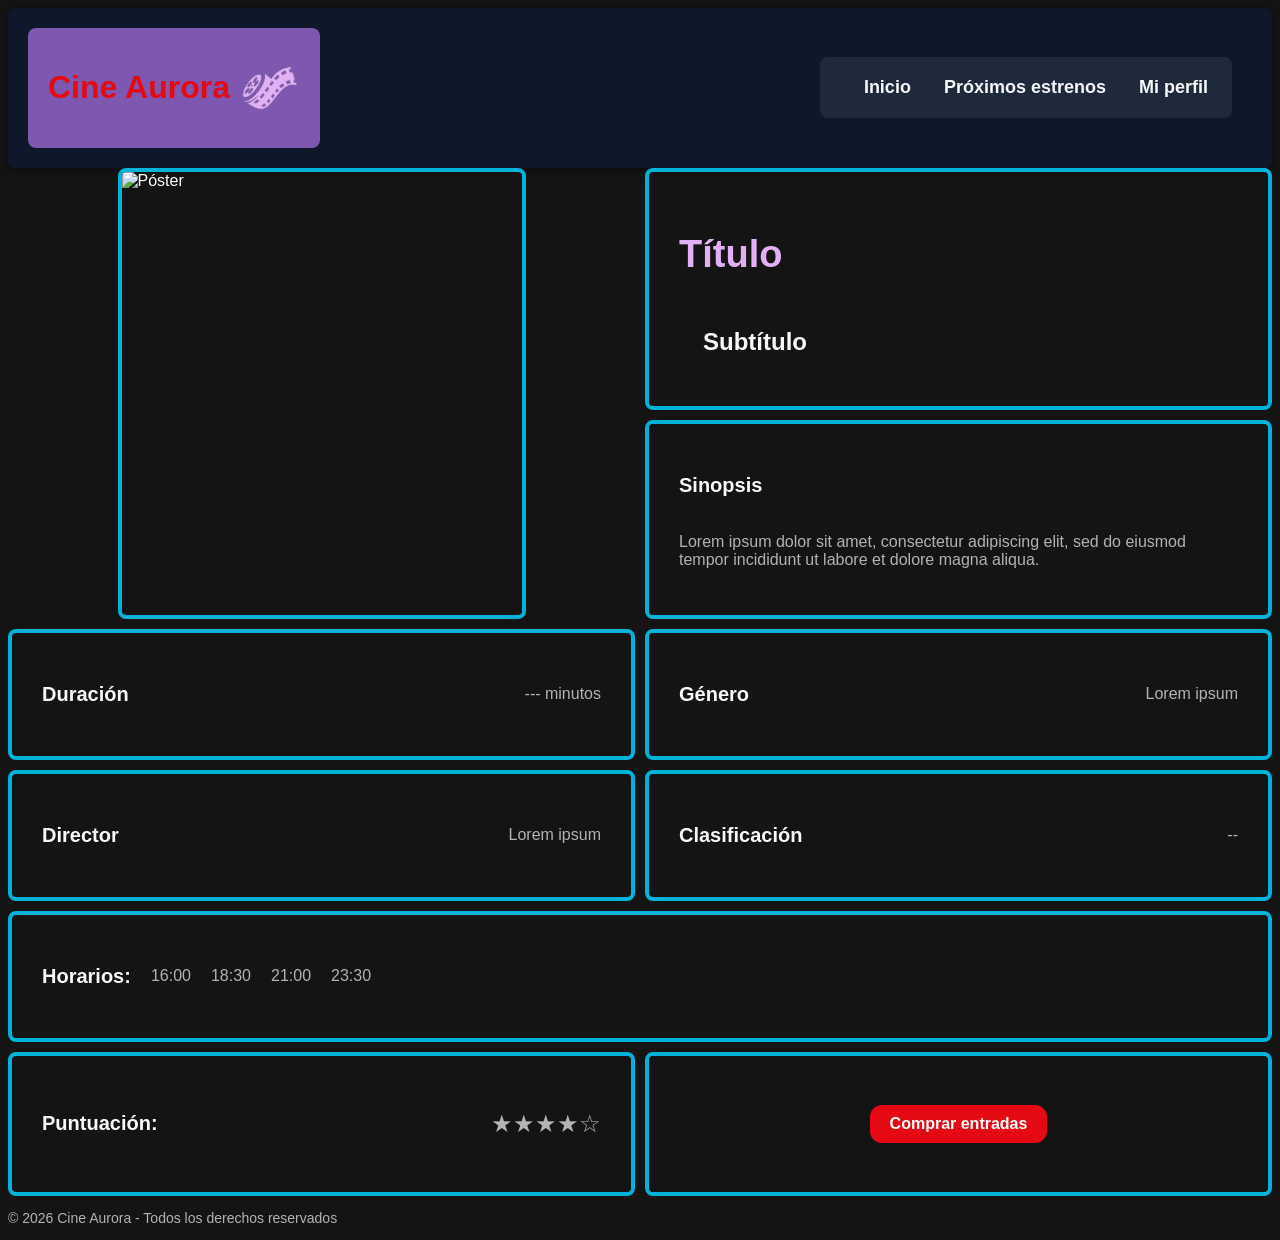
==== commit 5e915002: "Cambiado contenido a placeholder" ====
--- a/pages/detalle.html
+++ b/pages/detalle.html
@@ -36,11 +36,11 @@
       <section>
         <div class="contenedor">
           <div class="poster" style="grid-area: caja1">
-            <img src="../assets/img/poster-BladeRunner.jpg" alt="Póster" />
+            <img src="../assets/img/poster-1.jpg" alt="Póster" />
           </div>
             <div class="titulo-pelicula card-vertical" style="grid-area: caja2">
-              <h1>Blade Runner 2049</h1>
-              <h2>Año: 2017</h2>
+              <h1>Título</h1>
+              <h2>Subtítulo</h2>
             </div>
             <div
               class="sinopsis-pelicula card-vertical"
@@ -48,7 +48,7 @@
             >
               <h3>Sinopsis</h3>
               <p>
-                Treinta años después de los eventos del primer film, un nuevo blade runner, K (Ryan Gosling) descubre un secreto profundamente oculto que podría acabar con el caos que impera en la sociedad. El descubrimiento de K le lleva a iniciar la búsqueda de Rick Deckard (Harrison Ford), un blade runner al que se le perdió la pista hace 30 años.
+                Lorem ipsum dolor sit amet, consectetur adipiscing elit, sed do eiusmod tempor incididunt ut labore et dolore magna aliqua.
               </p>
             </div>
             <div
@@ -56,12 +56,12 @@
               style="grid-area: caja4"
             >
               <h3>Duración</h3>
-              <p>163 minutos</p>
+              <p>--- minutos</p>
             </div>
 
             <div class="genero-pelicula card-horizontal" style="grid-area: caja5">
               <h3>Género</h3>
-              <p>Ciencia ficción</p>
+              <p>Lorem ipsum</p>
             </div>
 
             <div
@@ -69,7 +69,7 @@
               style="grid-area: caja6"
             >
               <h3>Director</h3>
-              <p>Denis Villeneuve</p>
+              <p>Lorem ipsum</p>
             </div>
 
             <div
@@ -77,7 +77,7 @@
               style="grid-area: caja7"
             >
               <h3>Clasificación</h3>
-              <p>+13</p>
+              <p>--</p>
             </div>
             <div
               class="horarios-pelicula"
--- a/css/style.css
+++ b/css/style.css
@@ -1,43 +1,342 @@
 @import url(./components/poster.css); /* solo tiene modificado las dimensiones de las img */
 @import url("https://fonts.googleapis.com/css2?family=DM+Sans:ital,opsz,wght@0,9..40,100..1000;1,9..40,100..1000&display=swap");
 
-:root {
+/* Paletas de colores que pueden usar: */
+
+/* Paleta 1: */
+/*:root {
   --color-fondo: #0f172a;
   --color-superficie: #1e293b;
-  --color-primario: #7e58b0;
-  --color-secundario: #68a3b8;
+  --color-primario: #e11d48;
+  --color-secundario: #f59e0b;
   --color-texto: #f8fafc;
-  --color-texto-suave: #e2b1f5;
-}
+  --color-texto-suave: #94a3b8;
+}*/
+
+/* Paleta 2: */
+/*:root {
+  --color-fondo: #fff8e7;
+  --color-superficie: #ffe8a3;
+  --color-primario: #e63946;
+  --color-secundario: #ffb703;
+  --color-texto: #1d3557;
+  --color-texto-suave: #457b9d;
+}*/
+
+/* Paleta 3: */
+:root {
+  --color-fondo: #141414;
+  --color-superficie: #1f1f1f;
+  --color-primario: #e50914;
+  --color-secundario: #00b4d8;
+  --color-texto: #ffffff;
+  --color-texto-suave: #b3b3b3;
+}
+
+
 
 body {
+
+  background-color: var(--color-fondo);
+  color:var(--color-texto);
+  font-family:Arial, Helvetica, sans-serif;
+}
+
+header {
+  display: flex;
+  justify-content: space-between;
+  align-items: center;
+  padding: 16px 32px;
   background-color: var(--color-superficie);
+  box-shadow: 0 2px 10px rgba(0,0,0,0.5);
+}
+
+header h1 {
+  color: var(--color-primario);
+}
+
+nav a {
+  margin-left: 20px;
   color: var(--color-texto);
-  font-family: "DM Sans", sans-serif;
-  min-height: 100vh;
-  display: flex;
-  flex-direction: column;
-}
-
-main {
-  flex: 1;
-  padding: 20px;
+  text-decoration: none;
+  font-weight: bold;
+}
+
+nav a:hover {
+  color: var(--color-primario);
 }
 
 h1 {
   font-size: 38px;
-  color: var(--color-texto-suave);
+  color: #e2b1f5;
   font-weight: bold;
 }
 
 h2 {
   font-size: 24px;
-  color: var(--color-texto);
+  color: #f8fafc;
   font-weight: bold;
 }
 
 h3 {
   font-size: 20px;
-  color: var(--color-texto);
+  color: #f8fafc;
   font-weight: bold;
 }
+
+header {
+  width: auto;
+  background-color: #0f172a;
+  padding: 20px;
+  display: flex;
+  justify-content: space-between;
+  align-items: center;
+  margin: auto;
+  border-radius: 8px;
+}
+
+header .Logo {
+  font-size: 20px;
+  color: #e2b1f5;
+  background-color: #7e58b0;
+  border-radius: 8px;
+  padding: 20px;
+  display: flex;
+  align-items: center;
+  gap: 10px;
+}
+
+header .Logo h1 {
+  font-size: 32px;
+}
+
+header .Menu {
+  background-color: #1e293b;
+  font-size: 18px;
+  padding: 20px;
+  gap: 30px;
+  margin-right: 20px;
+  border-radius: 8px;
+}
+
+header .Menu a {
+  color: #f8fafc;
+  text-decoration: none;
+  padding: 4px;
+}
+
+p {
+  color: var(--color-texto-suave);
+}
+
+/*Estilos index.html*/
+
+
+.contenedor-peliculas {
+  display: grid;
+  grid-template-columns: repeat(auto-fit, minmax(220px, 1fr));
+  gap: 24px;
+  padding: 24px;
+}
+
+
+.card {
+  position: relative;
+  overflow: hidden;
+}
+
+.card a {
+  background-color: var(--color-primario);
+  color: white;
+  padding: 8px;
+  border-radius: 6px;
+  text-decoration: none;
+  display: block;
+  margin-top: 8px;
+  margin: 10px;
+  padding: 10px;
+  text-align: center;
+  transition: background 0.2s ease;
+}
+
+h2 {
+  margin-left: 24px;
+}
+
+.card h3 {
+  margin: 10px;
+}
+
+.card p {
+  margin: 0 10px;
+  color: var(--color-texto-suave);
+}
+
+.card:hover {
+  transform: translateY(-10px) scale(1.03);
+  box-shadow: 0 15px 25px rgba(0,0,0,0.6);
+}
+
+.card:hover .overlay {
+  opacity: 1;
+  transform: translateY(0);
+}
+
+.overlay {
+  position: absolute;
+  bottom: 0;
+  left: 0;
+  right: 0;
+
+  background: rgba(0,0,0,0.8);
+  color: white;
+
+  padding: 15px;
+
+
+  display: flex;
+  flex-direction: column;
+  gap: 8px;
+
+  opacity: 0;
+  transform: translateY(30px);
+  transition: all 0.4s ease; 
+}
+
+.overlay a {
+  background-color: var(--color-primario);
+  margin: 5px 0;
+}
+
+.card img {
+  width: 100%;
+  height: 300px;
+  object-fit: cover;
+  display: block;
+  transition: transform 0.3s ease;
+}
+
+.card:hover img {
+  filter: brightness(0.6);
+}
+
+@media (max-width: 768px) {
+  .contenedor-peliculas {
+    grid-template-columns: 1fr;
+  }  
+  header {
+    flex-direction: column;
+    gap: 10px;
+  }
+}
+
+/* Estrenos CSS */
+
+#id-upcoming-movies-title
+{
+  display: flex;
+  justify-self: center;
+}
+
+  #id-upcoming-movies-title h1
+  {
+    color: var(--color-texto);
+  }
+  
+
+.upcoming-movies-container
+{
+  margin:16px;
+  gap: 16px;
+  background-color: var(--color-superficie);
+  border-radius: 24px;
+  justify-self: center;
+  width: 60%;
+}
+
+  .upcoming-movies-container a 
+  {
+    all: unset;
+    cursor: pointer;
+  }
+
+
+
+  .upcoming-movies-horizontal-layering
+  {
+    display: flex;
+    flex-direction: row;
+    
+  }
+
+    .upcoming-movies-poster
+    {
+      margin: 12px;
+      /* width 160 - height 240 compatible with 4 rule */
+      width: 160px;
+      height: 240px;
+
+      border-radius:12px;
+      box-shadow: 0px 0px 12px var(--color-texto-suave);
+    }
+
+  .upcoming-movies-vertical-layering
+  {
+    flex-direction: column;
+  }
+
+  .upcoming-movies-title
+  {
+    font-size: 36px;
+    margin: 12px;
+  }
+
+  .upcoming-movies-synopsis
+  {
+    margin-left: 12px;
+    margin-right: 12px;
+    /*width: 600px;*/
+  }
+  .upcoming-movies-detail-horizontal-container
+  {
+    display: flex;
+    flex-direction: row;
+    justify-content: space-evenly;
+    
+  }
+
+    .upcoming-movies-detail
+    {
+      margin-left: 12px;
+      margin-right: 12px;
+      display: inline-block;
+    }
+
+      .upcoming-movies-detail-title
+      {
+        margin-left: 12px;
+        margin-right: 12px;
+        color: var(--color-texto);
+        font-weight: 700;
+      }
+
+@media (max-width: 890px)
+{
+  .upcoming-movies-container
+  {
+    
+    width: 100%;
+    margin-left: 0px;
+    margin-right: 0px;
+  }
+  .upcoming-movies-detail
+  {
+    /* Cant find a prettier way */
+    width: 50px;
+  }
+  .upcoming-movies-detail-horizontal-container
+  {
+    width: 50px;
+  }
+
+}
